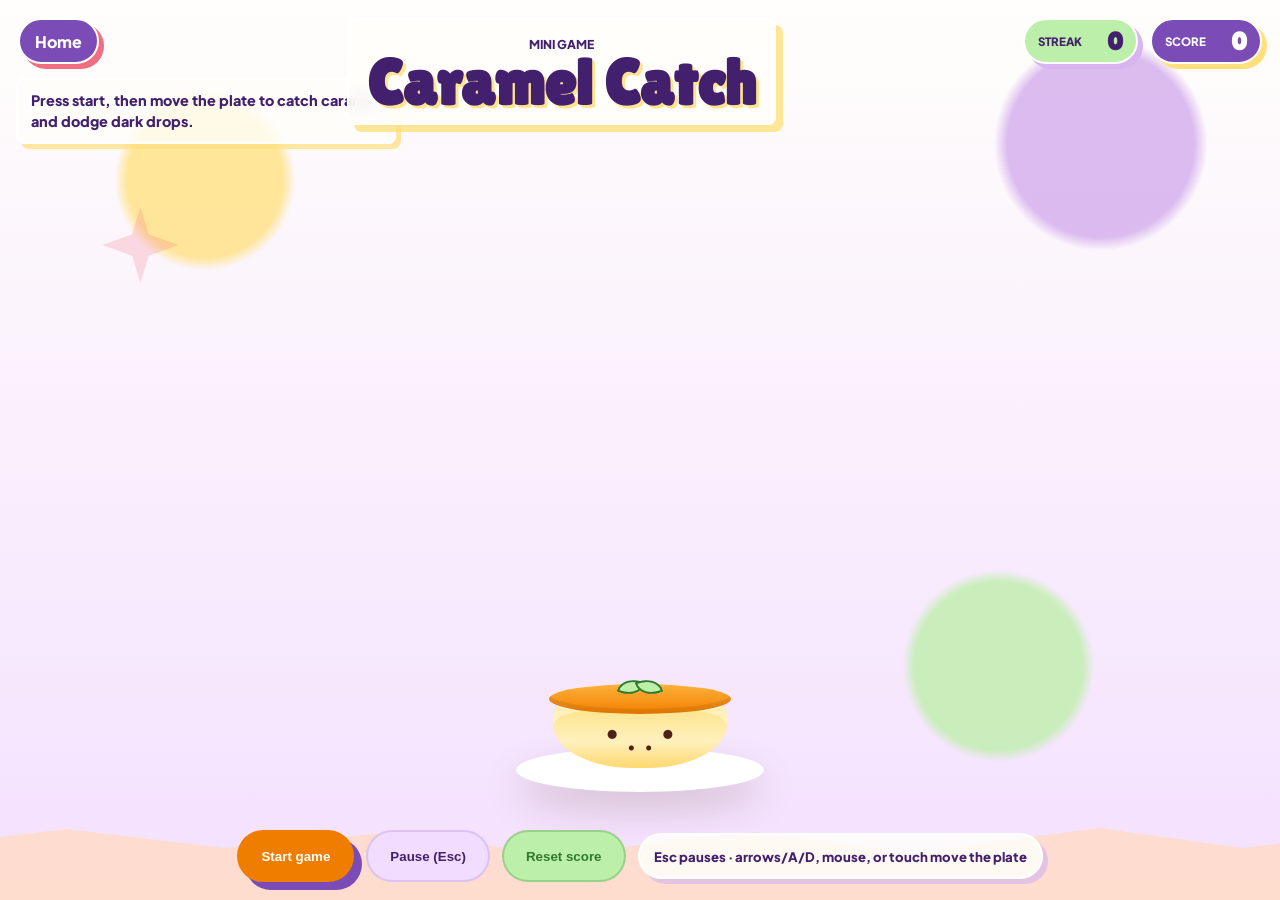
==== game.html @ 4e5de7b9 "Fixed game and added new analytics" ====
<!DOCTYPE html>
<html lang="en">
<head>
  <meta charset="utf-8">
  <meta name="viewport" content="width=device-width, initial-scale=1">
  <meta name="description" content="Play Caramel Catch, a tiny Irienne's Flantastic quesillo mini game.">
  <meta property="og:title" content="Caramel Catch | Irienne's Flantastic!">
  <meta property="og:description" content="Move the plate, catch caramel, and keep your sweet streak going.">
  <meta property="og:image" content="assets/quesillo-poster.jpg">
  <title>Caramel Catch | Irienne's Flantastic!</title>
  <link rel="preconnect" href="https://fonts.googleapis.com">
  <link rel="preconnect" href="https://fonts.gstatic.com" crossorigin>
  <link href="https://fonts.googleapis.com/css2?family=Lilita+One&amp;family=Plus+Jakarta+Sans:wght@400;500;600;700;800&amp;display=swap" rel="stylesheet">
  <link rel="icon" href="assets/favicon.svg" type="image/svg+xml">
  <link rel="stylesheet" href="styles.css">
  <script>
    window.iriennesAnalytics = {
      measurementId: "G-722TGK84CT"
    };
  </script>
</head>
<body class="game-page-body">
  <main class="game-page">
    <section class="game-hero-page" aria-labelledby="game-title">
      <div class="catch-stage" role="application" aria-label="Caramel Catch game area" tabindex="0" data-catch-stage>
        <div class="game-topbar">
          <a class="game-home-link" href="index.html#top" aria-label="Back to Irienne's Flantastic home" data-catch-home>Home</a>
          <div class="game-title-card">
            <p class="eyebrow">Mini Game</p>
            <h1 id="game-title">Caramel Catch</h1>
          </div>
          <div class="catch-hud">
            <div class="catch-chip">
              <span>Streak</span>
              <strong data-catch-streak>0</strong>
            </div>
            <div class="catch-score" aria-live="polite">
              <span>Score</span>
              <strong data-catch-score>0</strong>
            </div>
          </div>
        </div>

        <p class="catch-status" data-catch-status>Press start, then move the plate to catch caramel and dodge dark drops.</p>

        <div class="game-controls">
          <button class="button button-primary" type="button" data-catch-start>Start game</button>
          <button class="button button-soft" type="button" data-catch-pause>Pause (Esc)</button>
          <button class="button button-map" type="button" data-catch-reset>Reset score</button>
          <span class="game-help">Esc pauses · arrows/A/D, mouse, or touch move the plate</span>
        </div>

        <div class="catcher" data-catch-catcher aria-hidden="true">
          <div class="catcher-flan">
            <span></span>
          </div>
        </div>
      </div>
    </section>
  </main>

  <script src="script.js"></script>
  <script src="game.js"></script>
</body>
</html>
---- styles.css ----
:root {
  --cream: #fffaf4;
  --paper: #fffefb;
  --custard: #ffe07d;
  --caramel: #ef7e00;
  --caramel-dark: #b74f10;
  --lilac: #d8b5ee;
  --lilac-soft: #f2dcff;
  --purple: #7b4bb6;
  --purple-dark: #43206e;
  --guava: #f06d82;
  --blush: #ffdccc;
  --mint: #bcefa9;
  --mint-dark: #2f7a2b;
  --cocoa: #4b2119;
  --ink: #23160f;
  --muted: #735d50;
  --line: rgba(75, 33, 25, 0.15);
  --shadow: 0 28px 80px rgba(79, 37, 16, 0.16);
  --radius: 8px;
  --display: "Lilita One", "Plus Jakarta Sans", sans-serif;
  --body: "Plus Jakarta Sans", system-ui, -apple-system, BlinkMacSystemFont, "Segoe UI", sans-serif;
}

* {
  box-sizing: border-box;
}

html {
  scroll-behavior: smooth;
}

body {
  margin: 0;
  color: var(--ink);
  font-family: var(--body);
  background: var(--cream);
}

body.menu-open {
  overflow: hidden;
}

a {
  color: inherit;
  text-decoration: none;
}

.site-header {
  position: fixed;
  z-index: 20;
  top: 16px;
  left: 50%;
  display: flex;
  width: min(1130px, calc(100% - 32px));
  min-height: 68px;
  align-items: center;
  justify-content: space-between;
  gap: 18px;
  padding: 10px 12px 10px 14px;
  border: 1px solid rgba(255, 255, 255, 0.72);
  border-radius: var(--radius);
  background: rgba(255, 254, 251, 0.86);
  box-shadow: 0 18px 40px rgba(75, 33, 25, 0.12);
  backdrop-filter: blur(18px);
  transform: translateX(-50%);
}

.brand {
  display: inline-flex;
  align-items: center;
  gap: 10px;
  min-width: 0;
  color: var(--cocoa);
  font-weight: 800;
}

.brand-icon {
  display: inline-grid;
  width: 46px;
  height: 46px;
  flex: 0 0 46px;
  place-items: center;
  border: 2px solid #fff;
  border-radius: 50%;
  background: var(--lilac-soft);
  box-shadow: 5px 5px 0 var(--custard);
}

.brand-icon svg {
  width: 38px;
  height: 38px;
}

.brand-small,
.brand-name {
  display: block;
  line-height: 0.95;
}

.brand-small {
  color: var(--purple);
  font-size: 0.72rem;
  text-transform: uppercase;
}

.brand-name {
  color: var(--caramel);
  font-family: var(--display);
  font-size: clamp(1.25rem, 2.2vw, 1.65rem);
  letter-spacing: 0;
}

.site-nav {
  display: flex;
  align-items: center;
  gap: 6px;
  color: var(--muted);
  font-size: 0.94rem;
  font-weight: 800;
}

.site-nav a {
  min-height: 44px;
  display: inline-flex;
  align-items: center;
  justify-content: center;
  padding: 10px 14px;
  border-radius: 999px;
  transition: color 180ms ease, background 180ms ease, transform 180ms ease;
}

.site-nav a:hover {
  color: var(--purple-dark);
  background: var(--lilac-soft);
  transform: translateY(-1px);
}

.site-nav .nav-cta {
  color: #fff;
  background: var(--caramel);
  box-shadow: 0 12px 22px rgba(239, 126, 0, 0.28);
}

.site-nav .nav-cta:hover {
  color: #fff;
  background: var(--purple);
}

.menu-toggle {
  display: none;
  width: 46px;
  height: 46px;
  align-items: center;
  justify-content: center;
  flex-direction: column;
  gap: 5px;
  border: 0;
  border-radius: var(--radius);
  color: var(--purple-dark);
  background: var(--lilac-soft);
  cursor: pointer;
}

.menu-toggle span {
  display: block;
  width: 21px;
  height: 2px;
  border-radius: 999px;
  background: currentColor;
}

.hero {
  position: relative;
  isolation: isolate;
  min-height: 82svh;
  display: grid;
  align-items: center;
  overflow: hidden;
  padding: 136px 24px 96px;
}

.hero::after {
  position: absolute;
  right: -4vw;
  bottom: -1px;
  left: -4vw;
  z-index: -1;
  height: 112px;
  content: "";
  background: var(--blush);
  clip-path: polygon(0 46%, 8% 38%, 18% 52%, 30% 35%, 43% 50%, 55% 36%, 66% 55%, 78% 33%, 90% 53%, 100% 39%, 100% 100%, 0 100%);
}

.hero-video,
.hero-wash {
  position: absolute;
  inset: 0;
  width: 100%;
  height: 100%;
}

.hero-video {
  z-index: -4;
  object-fit: cover;
  filter: saturate(1.1) brightness(1.12);
}

.hero-wash {
  z-index: -3;
  background:
    linear-gradient(90deg, rgba(255, 250, 244, 0.94), rgba(255, 250, 244, 0.76) 52%, rgba(242, 220, 255, 0.66)),
    linear-gradient(180deg, rgba(255, 250, 244, 0.18), rgba(255, 220, 204, 0.88));
}

.hero-copy {
  width: min(870px, 100%);
  margin: 0 auto;
  text-align: center;
}

.eyebrow,
.section-kicker,
.card-kicker {
  margin: 0;
  color: var(--purple-dark);
  font-size: 0.76rem;
  font-weight: 800;
  letter-spacing: 0;
  text-transform: uppercase;
}

.eyebrow {
  display: inline-flex;
  margin-bottom: 18px;
  padding: 9px 13px;
  border: 2px solid #fff;
  border-radius: 999px;
  background: var(--mint);
  box-shadow: 7px 7px 0 var(--lilac);
}

.hero h1,
.section-heading h2,
.contact-copy h2 {
  margin: 0;
  font-family: var(--display);
  letter-spacing: 0;
  text-wrap: balance;
}

.hero h1 {
  color: var(--purple-dark);
  font-size: clamp(4rem, 10vw, 8.8rem);
  line-height: 0.86;
  text-shadow: 5px 5px 0 rgba(255, 224, 125, 0.8);
}

.hero-lede {
  max-width: 700px;
  margin: 24px auto 0;
  color: var(--cocoa);
  font-size: clamp(1.05rem, 2vw, 1.35rem);
  line-height: 1.65;
  font-weight: 700;
}

.hero-actions {
  display: flex;
  flex-wrap: wrap;
  justify-content: center;
  gap: 12px;
  margin-top: 32px;
}

.button {
  min-height: 52px;
  display: inline-flex;
  align-items: center;
  justify-content: center;
  padding: 14px 22px;
  border: 2px solid transparent;
  border-radius: 999px;
  font-weight: 800;
  transition: transform 180ms ease, box-shadow 180ms ease, background 180ms ease, color 180ms ease;
}

.button:hover {
  transform: translateY(-2px);
}

.button-primary {
  color: #fff;
  background: var(--caramel);
  box-shadow: 8px 8px 0 var(--purple);
}

.button-primary:hover {
  background: var(--purple);
  box-shadow: 8px 8px 0 var(--caramel);
}

.button-soft {
  color: var(--purple-dark);
  border-color: rgba(123, 75, 182, 0.18);
  background: var(--lilac-soft);
}

.button-map {
  color: var(--mint-dark);
  border-color: rgba(47, 122, 43, 0.25);
  background: var(--mint);
}

.button-game {
  color: #fff;
  background: var(--purple);
  box-shadow: 8px 8px 0 var(--guava);
  animation: gameButtonWiggle 2.6s ease-in-out infinite;
}

.button-game:hover {
  color: #fff;
  background: var(--guava);
  box-shadow: 8px 8px 0 var(--purple);
}

@keyframes gameButtonWiggle {
  0%,
  100% {
    transform: rotate(0deg) translateY(0);
  }

  40% {
    transform: rotate(-1.5deg) translateY(-2px);
  }

  58% {
    transform: rotate(1.5deg) translateY(-2px);
  }
}

.sparkle {
  position: absolute;
  z-index: -2;
  width: 92px;
  height: 92px;
  color: var(--purple);
}

.sparkle::before,
.sparkle::after {
  position: absolute;
  inset: 0;
  content: "";
  background: currentColor;
  clip-path: polygon(50% 0, 61% 36%, 100% 50%, 61% 64%, 50% 100%, 39% 64%, 0 50%, 39% 36%);
}

.sparkle::after {
  inset: 28%;
  color: var(--caramel);
  transform: translate(78px, -6px) scale(0.65);
}

.sparkle-one {
  top: 22%;
  left: 8%;
  opacity: 0.7;
}

.sparkle-two {
  right: 9%;
  bottom: 28%;
  width: 66px;
  height: 66px;
  opacity: 0.75;
}

.ribbon {
  position: absolute;
  z-index: -2;
  width: 160px;
  height: 52px;
  border: 13px solid var(--lilac);
  border-right-color: transparent;
  border-left-color: transparent;
  border-radius: 50%;
  opacity: 0.58;
  transform: rotate(-13deg);
}

.ribbon-one {
  top: 17%;
  right: 17%;
}

.ribbon-two {
  bottom: 18%;
  left: 15%;
  border-color: var(--guava);
  border-right-color: transparent;
  border-left-color: transparent;
  transform: rotate(18deg);
}

.brand-strip {
  display: grid;
  grid-template-columns: repeat(3, 1fr);
  gap: 1px;
  color: #fff;
  background: rgba(255, 255, 255, 0.45);
}

.game-page-body {
  height: 100svh;
  overflow: hidden;
  background:
    radial-gradient(var(--lilac) 2px, transparent 3px) 0 0 / 24px 24px,
    linear-gradient(180deg, var(--cream), var(--blush) 56%, var(--cream));
}

.game-page {
  height: 100svh;
  padding: 0;
}

.game-hero-page {
  width: 100%;
  height: 100%;
}

.game-controls {
  position: absolute;
  z-index: 5;
  right: 18px;
  bottom: 18px;
  left: 18px;
  display: flex;
  flex-wrap: wrap;
  align-items: center;
  justify-content: center;
  gap: 12px;
  margin: 0 auto;
  pointer-events: none;
}

.game-controls .button,
.game-controls .game-help {
  pointer-events: auto;
}

.game-help {
  min-height: 46px;
  display: inline-flex;
  align-items: center;
  padding: 10px 14px;
  border: 2px solid #fff;
  border-radius: 999px;
  color: var(--purple-dark);
  background: rgba(255, 254, 251, 0.86);
  box-shadow: 5px 5px 0 rgba(216, 181, 238, 0.66);
  font-size: 0.82rem;
  font-weight: 900;
}

.catch-stage {
  --catcher-left: 50%;
  position: relative;
  width: 100vw;
  height: 100svh;
  min-height: 100svh;
  overflow: hidden;
  border: 0;
  border-radius: 0;
  background:
    radial-gradient(circle at 16% 20%, rgba(255, 224, 125, 0.78) 0 6%, transparent 7%),
    radial-gradient(circle at 86% 16%, rgba(216, 181, 238, 0.9) 0 7%, transparent 8%),
    radial-gradient(circle at 78% 74%, rgba(188, 239, 169, 0.78) 0 7%, transparent 8%),
    linear-gradient(180deg, rgba(255, 254, 251, 0.94), rgba(242, 220, 255, 0.88)),
    var(--paper);
  box-shadow: inset 0 -18px 0 rgba(255, 224, 125, 0.22);
  outline: none;
  touch-action: none;
}

.game-topbar {
  position: absolute;
  z-index: 5;
  top: 18px;
  right: 18px;
  left: 18px;
  display: grid;
  grid-template-columns: auto minmax(0, 1fr) auto;
  gap: 14px;
  align-items: start;
  pointer-events: none;
}

.game-home-link,
.game-title-card,
.catch-hud {
  pointer-events: auto;
}

.game-home-link {
  min-height: 46px;
  display: inline-flex;
  align-items: center;
  justify-content: center;
  padding: 10px 15px;
  border: 2px solid #fff;
  border-radius: 999px;
  color: #fff;
  background: var(--purple);
  box-shadow: 5px 5px 0 var(--guava);
  font-weight: 900;
}

.game-title-card {
  justify-self: center;
  min-width: min(420px, 100%);
  padding: 12px 18px 14px;
  border: 2px solid #fff;
  border-radius: var(--radius);
  text-align: center;
  background: rgba(255, 254, 251, 0.84);
  box-shadow: 7px 7px 0 rgba(255, 224, 125, 0.8);
  backdrop-filter: blur(10px);
}

.game-title-card .eyebrow {
  margin-bottom: 5px;
  padding: 0;
  border: 0;
  background: transparent;
  box-shadow: none;
}

.game-title-card h1 {
  margin: 0;
  color: var(--purple-dark);
  font-family: var(--display);
  font-size: clamp(2.4rem, 5vw, 4.6rem);
  line-height: 0.82;
  letter-spacing: 0;
  text-shadow: 3px 3px 0 rgba(255, 224, 125, 0.86);
}

.catch-stage::before,
.catch-stage::after {
  position: absolute;
  z-index: 0;
  content: "";
  pointer-events: none;
}

.catch-stage::before {
  right: -6%;
  bottom: -1px;
  left: -6%;
  height: 100px;
  background: rgba(255, 220, 204, 0.92);
  clip-path: polygon(0 45%, 10% 28%, 21% 47%, 33% 31%, 44% 54%, 58% 31%, 69% 52%, 82% 27%, 92% 47%, 100% 33%, 100% 100%, 0 100%);
}

.catch-stage::after {
  top: 23%;
  left: 8%;
  width: 76px;
  height: 76px;
  color: var(--guava);
  background: currentColor;
  clip-path: polygon(50% 0, 61% 36%, 100% 50%, 61% 64%, 50% 100%, 39% 64%, 0 50%, 39% 36%);
  opacity: 0.22;
  animation: stageSparkle 3.5s ease-in-out infinite;
}

.catch-stage:focus-visible {
  box-shadow: 0 0 0 5px rgba(123, 75, 182, 0.22), inset 0 -18px 0 rgba(255, 224, 125, 0.22);
}

.catch-stage.is-running .catch-status {
  opacity: 0.78;
}

.catch-hud {
  display: flex;
  align-items: flex-start;
  justify-content: flex-end;
  gap: 12px;
}

.catch-chip,
.catch-score {
  display: inline-flex;
  align-items: center;
  gap: 9px;
  min-height: 46px;
  padding: 8px 13px;
  border: 2px solid #fff;
  border-radius: 999px;
  color: #fff;
  background: var(--purple);
  box-shadow: 5px 5px 0 var(--custard);
}

.catch-chip {
  color: var(--purple-dark);
  background: var(--mint);
  box-shadow: 5px 5px 0 var(--lilac);
}

.catch-chip span,
.catch-score span {
  font-size: 0.72rem;
  font-weight: 900;
  text-transform: uppercase;
}

.catch-chip strong,
.catch-score strong {
  min-width: 2ch;
  font-family: var(--display);
  font-size: 1.55rem;
  line-height: 1;
  text-align: right;
  letter-spacing: 0;
}

.catch-score {
  background: var(--purple);
}

.catch-status {
  position: absolute;
  z-index: 3;
  top: 78px;
  left: 16px;
  max-width: min(380px, calc(100% - 32px));
  margin: 0;
  padding: 10px 13px;
  border: 2px solid #fff;
  border-radius: var(--radius);
  color: var(--purple-dark);
  background: rgba(255, 254, 251, 0.82);
  box-shadow: 5px 5px 0 rgba(255, 224, 125, 0.72);
  font-size: 0.9rem;
  font-weight: 900;
  line-height: 1.45;
}

.catcher {
  position: absolute;
  z-index: 2;
  left: var(--catcher-left);
  bottom: 108px;
  width: clamp(148px, 24vw, 230px);
  height: 112px;
  transform: translateX(-50%);
  transition: transform 90ms linear;
}

.catch-stage.is-running .catcher {
  animation: catcherBounce 520ms ease-in-out infinite;
}

.catcher::before {
  position: absolute;
  right: -4%;
  bottom: 0;
  left: -4%;
  height: 44px;
  border-radius: 50%;
  content: "";
  background: #fff;
  box-shadow: 0 18px 38px rgba(75, 33, 25, 0.18);
}

.catcher-flan {
  position: absolute;
  right: 12%;
  bottom: 24px;
  left: 12%;
  height: 70px;
  border-radius: 20% 20% 46% 46% / 22% 22% 62% 62%;
  background:
    radial-gradient(circle at 34% 52%, var(--cocoa) 0 4px, transparent 5px),
    radial-gradient(circle at 66% 52%, var(--cocoa) 0 4px, transparent 5px),
    linear-gradient(180deg, var(--custard), #fff0bd 62%, #ffd86f);
  box-shadow: inset 0 13px 0 rgba(255, 255, 255, 0.38);
}

.catcher-flan::before {
  position: absolute;
  top: -14px;
  right: -4px;
  left: -4px;
  height: 30px;
  border-radius: 50%;
  content: "";
  background: linear-gradient(180deg, #ffb23c, var(--caramel));
  box-shadow: inset 0 -5px 0 rgba(75, 33, 25, 0.1);
}

.catcher-flan::after {
  position: absolute;
  right: 0;
  bottom: 15px;
  left: 0;
  height: 12px;
  content: "";
  background:
    radial-gradient(circle at 45% 58%, var(--cocoa) 0 2px, transparent 3px),
    radial-gradient(circle at 55% 58%, var(--cocoa) 0 2px, transparent 3px);
}

.catcher-flan span {
  position: absolute;
  top: -25px;
  left: 50%;
  width: 34px;
  height: 22px;
  transform: translateX(-50%);
}

.catcher-flan span::before,
.catcher-flan span::after {
  position: absolute;
  top: 5px;
  width: 20px;
  height: 14px;
  border: 2px solid var(--mint-dark);
  border-radius: 90% 0;
  content: "";
  background: var(--mint);
}

.catcher-flan span::before {
  right: 14px;
  transform: rotate(20deg);
}

.catcher-flan span::after {
  left: 14px;
  transform: scaleX(-1) rotate(20deg);
}

.falling-caramel {
  position: absolute;
  z-index: 2;
  left: var(--drop-x);
  top: 0;
  width: 54px;
  height: 64px;
  border-radius: 55% 45% 58% 42% / 66% 58% 42% 34%;
  background:
    radial-gradient(circle at 34% 27%, rgba(255, 255, 255, 0.84) 0 9%, transparent 10%),
    linear-gradient(180deg, #ffb23c, var(--caramel));
  box-shadow: 6px 6px 0 rgba(123, 75, 182, 0.18), 0 14px 24px rgba(183, 79, 16, 0.22);
  transform: translate(-50%, -80px);
  will-change: transform;
}

.falling-caramel::after {
  position: absolute;
  right: 14px;
  top: 13px;
  width: 9px;
  height: 9px;
  border-radius: 50%;
  content: "";
  background: rgba(255, 255, 255, 0.72);
}

.bonus-caramel {
  background:
    radial-gradient(circle at 34% 27%, rgba(255, 255, 255, 0.9) 0 9%, transparent 10%),
    linear-gradient(180deg, #fff6a8, #f8c822 52%, #ef7e00);
  box-shadow: 0 0 0 5px rgba(255, 224, 125, 0.32), 6px 6px 0 rgba(123, 75, 182, 0.18), 0 14px 28px rgba(239, 126, 0, 0.3);
  animation: bonusPulse 740ms ease-in-out infinite;
}

.bad-caramel {
  border-radius: 46% 54% 40% 60% / 42% 48% 52% 58%;
  background:
    radial-gradient(circle at 34% 27%, rgba(255, 255, 255, 0.45) 0 8%, transparent 9%),
    linear-gradient(180deg, #7a4d3d, #2c1510);
  box-shadow: 6px 6px 0 rgba(240, 109, 130, 0.24), 0 14px 24px rgba(75, 33, 25, 0.3);
}

.falling-caramel.is-caught {
  animation: caramelCaught 260ms ease-out forwards;
}

.falling-caramel.is-missed {
  animation: caramelMissed 240ms ease-out forwards;
}

@keyframes catcherBounce {
  0%,
  100% {
    transform: translateX(-50%) translateY(0);
  }

  50% {
    transform: translateX(-50%) translateY(-5px);
  }
}

@keyframes stageSparkle {
  0%,
  100% {
    transform: scale(1) rotate(0deg);
  }

  50% {
    transform: scale(1.16) rotate(8deg);
  }
}

@keyframes bonusPulse {
  0%,
  100% {
    filter: brightness(1);
  }

  50% {
    filter: brightness(1.22);
  }
}

@keyframes caramelCaught {
  to {
    opacity: 0;
    transform: translate(-50%, -50%) scale(1.8) rotate(16deg);
  }
}

@keyframes caramelMissed {
  to {
    opacity: 0;
    transform: translate(-50%, 20px) scale(0.72);
  }
}

.strip-item {
  min-height: 118px;
  display: grid;
  place-items: center;
  padding: 22px;
  text-align: center;
  background: var(--purple-dark);
}

.strip-item:nth-child(2) {
  color: var(--cocoa);
  background: var(--custard);
}

.strip-item:nth-child(3) {
  background: var(--caramel-dark);
}

.strip-item span,
.strip-item strong {
  display: block;
}

.strip-item span {
  font-size: 0.76rem;
  font-weight: 800;
  text-transform: uppercase;
}

.strip-item strong {
  margin-top: 8px;
  overflow-wrap: anywhere;
  font-family: var(--display);
  font-size: clamp(1.15rem, 2.2vw, 1.7rem);
  letter-spacing: 0;
}

.section {
  padding: clamp(76px, 9vw, 126px) 24px;
}

.section-heading {
  width: min(1040px, 100%);
  margin: 0 auto 34px;
  text-align: center;
}

.section-heading h2,
.contact-copy h2 {
  margin-top: 8px;
  color: var(--purple-dark);
  font-size: clamp(2.6rem, 6vw, 5.4rem);
  line-height: 0.92;
}

.menu-section {
  background:
    radial-gradient(var(--lilac) 2px, transparent 3px) 0 0 / 22px 22px,
    linear-gradient(180deg, var(--blush), #ffe8ef 56%, var(--cream));
}

.menu-layout {
  width: min(1040px, 100%);
  display: grid;
  grid-template-columns: minmax(320px, 0.95fr) minmax(280px, 0.75fr);
  gap: 20px;
  align-items: stretch;
  margin: 0 auto;
}

.price-board,
.note-card,
.step,
.contact-wrap {
  border: 1px solid rgba(255, 255, 255, 0.7);
  border-radius: var(--radius);
  box-shadow: var(--shadow);
}

.price-board {
  position: relative;
  min-height: 560px;
  padding: clamp(30px, 5vw, 58px);
  background: rgba(246, 212, 255, 0.95);
  outline: 2px dashed rgba(123, 75, 182, 0.28);
  outline-offset: -18px;
}

.price-board h3 {
  margin: 4px 0 26px;
  color: var(--cocoa);
  font-family: Georgia, "Times New Roman", serif;
  font-size: clamp(3.3rem, 8vw, 6.7rem);
  font-weight: 700;
  line-height: 0.85;
  letter-spacing: 0;
  text-transform: uppercase;
}

.bow {
  position: absolute;
  top: -38px;
  left: 50%;
  width: 178px;
  height: 74px;
  transform: translateX(-50%);
}

.bow::before,
.bow::after {
  position: absolute;
  top: 12px;
  width: 86px;
  height: 48px;
  border: 3px solid rgba(240, 109, 130, 0.44);
  border-radius: 50% 50% 45% 55%;
  content: "";
  background: rgba(255, 205, 221, 0.92);
}

.bow::before {
  left: 0;
  transform: rotate(15deg);
}

.bow::after {
  right: 0;
  transform: rotate(-15deg);
}

.price-list {
  display: grid;
  gap: 16px;
}

.price-line {
  display: grid;
  grid-template-columns: minmax(0, 1fr) auto;
  gap: 18px;
  align-items: end;
  padding-bottom: 14px;
  border-bottom: 2px dotted rgba(67, 32, 110, 0.24);
  color: var(--cocoa);
  font-family: Georgia, "Times New Roman", serif;
  font-size: clamp(1.1rem, 2.3vw, 1.55rem);
}

.price-line span,
.price-line small {
  display: block;
}

.price-line small {
  margin-top: 3px;
  color: var(--purple);
  font-family: var(--body);
  font-size: 0.78rem;
  font-weight: 800;
}

.price-line strong {
  color: var(--purple-dark);
  white-space: nowrap;
}

.menu-notes {
  display: grid;
  gap: 20px;
}

.note-card {
  min-height: 270px;
  display: flex;
  flex-direction: column;
  justify-content: space-between;
  padding: 28px;
}

.caramel-card {
  background: var(--custard);
}

.lilac-card {
  color: #fff;
  background: var(--purple);
}

.note-number {
  width: 54px;
  height: 54px;
  display: inline-grid;
  place-items: center;
  border: 2px solid #fff;
  border-radius: 50%;
  color: var(--purple-dark);
  background: #fff;
  font-family: var(--display);
  font-size: 1.4rem;
}

.note-card h3,
.step h3 {
  margin: 18px 0 0;
  font-family: var(--display);
  font-size: clamp(2rem, 4vw, 3.5rem);
  line-height: 0.9;
  letter-spacing: 0;
}

.note-card p,
.step p,
.contact-copy p {
  margin: 14px 0 0;
  color: currentColor;
  font-size: 1rem;
  line-height: 1.7;
  font-weight: 700;
}

.lilac-card p {
  color: rgba(255, 255, 255, 0.86);
}

.order-section {
  position: relative;
  overflow: hidden;
  background: var(--cream);
}

.order-section::before {
  position: absolute;
  top: -1px;
  right: -4vw;
  left: -4vw;
  height: 96px;
  content: "";
  background: #ffe8ef;
  clip-path: polygon(0 0, 100% 0, 100% 42%, 90% 55%, 78% 37%, 66% 58%, 52% 41%, 38% 60%, 25% 40%, 12% 55%, 0 39%);
}

.steps {
  width: min(1040px, 100%);
  display: grid;
  grid-template-columns: repeat(3, 1fr);
  gap: 18px;
  margin: 0 auto;
}

.step {
  min-height: 300px;
  padding: 28px;
  background: var(--paper);
}

.step span {
  width: 64px;
  height: 64px;
  display: inline-grid;
  place-items: center;
  border-radius: 50%;
  color: #fff;
  background: var(--purple);
  box-shadow: 7px 7px 0 var(--custard);
  font-family: var(--display);
  font-size: 2rem;
}

.contact-section {
  background:
    linear-gradient(90deg, rgba(255, 224, 125, 0.42) 0 25%, transparent 25% 50%, rgba(216, 181, 238, 0.36) 50% 75%, transparent 75%) 0 0 / 48px 48px,
    var(--blush);
}

.contact-wrap {
  width: min(1040px, 100%);
  display: grid;
  grid-template-columns: minmax(260px, 0.72fr) minmax(0, 1fr);
  gap: clamp(24px, 5vw, 56px);
  align-items: center;
  margin: 0 auto;
  padding: clamp(26px, 5vw, 54px);
  background: var(--paper);
}

.mascot-card {
  min-height: 340px;
  display: grid;
  place-items: center;
  padding: 24px;
  text-align: center;
  color: var(--cocoa);
  background: var(--lilac-soft);
  border: 2px dashed rgba(123, 75, 182, 0.24);
  border-radius: var(--radius);
}

.mascot-card svg {
  width: min(250px, 100%);
}

.mascot-card strong {
  display: block;
  margin-top: 12px;
  color: var(--cocoa);
  font-family: var(--display);
  font-size: clamp(2.6rem, 5vw, 4.2rem);
  letter-spacing: 0;
}

.contact-copy {
  min-width: 0;
}

.contact-copy p {
  max-width: 560px;
  color: var(--muted);
}

.contact-actions {
  display: flex;
  flex-wrap: wrap;
  gap: 12px;
  margin-top: 28px;
}

.site-footer {
  display: flex;
  align-items: center;
  justify-content: space-between;
  gap: 16px;
  padding: 28px 24px;
  color: var(--muted);
  border-top: 1px solid var(--line);
  background: var(--paper);
  font-size: 0.92rem;
  font-weight: 700;
}

.site-footer p {
  margin: 0;
}

.site-footer strong {
  color: var(--caramel);
}

.footer-actions {
  display: flex;
  align-items: center;
  gap: 14px;
}

.footer-link {
  display: inline-flex;
  align-items: center;
  justify-content: center;
  min-height: 40px;
  padding: 8px 12px;
  border: 2px solid rgba(123, 75, 182, 0.18);
  border-radius: var(--radius);
  color: var(--purple-dark);
  background: var(--lilac-soft);
  font: inherit;
  font-size: 0.86rem;
  cursor: pointer;
  transition: transform 180ms ease, background 180ms ease;
}

.footer-link:hover {
  background: #ead0ff;
  transform: translateY(-1px);
}

.cookie-banner {
  position: fixed;
  z-index: 30;
  right: 18px;
  bottom: 18px;
  width: min(680px, calc(100% - 36px));
  display: grid;
  grid-template-columns: auto minmax(0, 1fr) auto;
  gap: 18px;
  align-items: center;
  padding: 18px;
  border: 2px solid #fff;
  border-radius: var(--radius);
  color: var(--cocoa);
  background:
    linear-gradient(135deg, rgba(255, 224, 125, 0.72), rgba(242, 220, 255, 0.92)),
    var(--paper);
  box-shadow: 0 24px 70px rgba(67, 32, 110, 0.26);
}

.cookie-banner[hidden] {
  display: none;
}

.cookie-mascot {
  width: 82px;
  height: 82px;
  display: grid;
  place-items: center;
  border-radius: 50%;
  background: #fff;
  box-shadow: 6px 6px 0 var(--caramel);
}

.cookie-mascot svg {
  width: 72px;
  height: 66px;
}

.cookie-kicker {
  margin: 0;
  color: var(--purple-dark);
  font-size: 0.72rem;
  font-weight: 800;
  text-transform: uppercase;
}

.cookie-copy h2 {
  margin: 3px 0 0;
  color: var(--purple-dark);
  font-family: var(--display);
  font-size: clamp(1.65rem, 3vw, 2.35rem);
  line-height: 0.94;
  letter-spacing: 0;
}

.cookie-copy p:last-child {
  margin: 8px 0 0;
  color: var(--cocoa);
  font-size: 0.94rem;
  font-weight: 700;
  line-height: 1.5;
}

.cookie-copy a {
  color: var(--purple-dark);
  font-weight: 800;
  text-decoration: underline;
  text-decoration-thickness: 2px;
  text-underline-offset: 3px;
}

.cookie-actions {
  display: grid;
  gap: 10px;
  min-width: 172px;
}

.cookie-actions .button {
  min-height: 46px;
  padding: 10px 16px;
  white-space: nowrap;
}

@media (max-width: 860px) {
  .site-header {
    top: 10px;
    width: min(100% - 20px, 720px);
  }

  .menu-toggle {
    display: inline-flex;
  }

  .site-nav {
    position: absolute;
    top: calc(100% + 8px);
    right: 0;
    left: 0;
    display: none;
    grid-template-columns: 1fr;
    padding: 8px;
    border: 1px solid var(--line);
    border-radius: var(--radius);
    background: rgba(255, 254, 251, 0.98);
    box-shadow: var(--shadow);
  }

  .site-nav.is-open {
    display: grid;
  }

  .site-nav a {
    justify-content: flex-start;
  }

  .hero {
    min-height: 84svh;
    padding: 126px 18px 92px;
  }

  .hero-wash {
    background:
      linear-gradient(180deg, rgba(255, 250, 244, 0.88), rgba(255, 250, 244, 0.78)),
      linear-gradient(180deg, rgba(242, 220, 255, 0.2), rgba(255, 220, 204, 0.92));
  }

  .sparkle,
  .ribbon {
    opacity: 0.34;
  }

  .brand-strip,
  .menu-layout,
  .steps,
  .contact-wrap {
    grid-template-columns: 1fr;
  }

  .game-title-card {
    min-width: min(330px, 100%);
  }

  .game-title-card h1 {
    font-size: clamp(2.1rem, 7vw, 3.4rem);
  }

  .strip-item {
    min-height: 104px;
  }

  .menu-notes {
    grid-template-columns: 1fr;
  }

  .note-card,
  .step {
    min-height: auto;
  }

  .cookie-banner {
    grid-template-columns: auto minmax(0, 1fr);
  }

  .cookie-actions {
    grid-column: 1 / -1;
    grid-template-columns: repeat(2, minmax(0, 1fr));
  }
}

@media (max-width: 540px) {
  .brand-icon {
    width: 40px;
    height: 40px;
    flex-basis: 40px;
  }

  .brand-icon svg {
    width: 33px;
    height: 33px;
  }

  .brand-small {
    font-size: 0.64rem;
  }

  .brand-name {
    font-size: 1.18rem;
  }

  .hero h1 {
    font-size: clamp(3.55rem, 17vw, 5rem);
  }

  .hero-actions,
  .button,
  .contact-actions {
    width: 100%;
  }

  .game-topbar {
    top: 10px;
    right: 10px;
    left: 10px;
    grid-template-columns: auto auto;
    justify-content: space-between;
    gap: 10px;
  }

  .game-title-card {
    display: none;
  }

  .game-home-link {
    min-height: 42px;
    padding: 8px 12px;
    font-size: 0.78rem;
  }

  .catch-hud {
    justify-self: end;
    gap: 8px;
  }

  .catch-chip,
  .catch-score {
    min-height: 40px;
    gap: 6px;
    padding: 6px 9px;
  }

  .catch-chip span,
  .catch-score span {
    font-size: 0.58rem;
  }

  .catch-chip strong,
  .catch-score strong {
    font-size: 1.18rem;
  }

  .catch-status {
    top: 62px;
    left: 10px;
    max-width: calc(100% - 20px);
    padding: 8px 10px;
    font-size: 0.78rem;
  }

  .game-controls {
    right: 10px;
    bottom: 10px;
    left: 10px;
    display: grid;
    grid-template-columns: repeat(3, minmax(0, 1fr));
    gap: 8px;
  }

  .game-controls .button {
    width: 100%;
    min-height: 42px;
    padding: 8px 6px;
    font-size: 0.76rem;
  }

  .game-help {
    min-height: 34px;
    grid-column: 1 / -1;
    justify-content: center;
    padding: 7px 10px;
    font-size: 0.68rem;
    text-align: center;
  }

  .catcher {
    bottom: 104px;
    width: clamp(132px, 42vw, 180px);
  }

  .falling-caramel {
    width: 46px;
    height: 56px;
  }

  .price-board {
    min-height: auto;
    padding: 36px 24px;
    outline-offset: -12px;
  }

  .price-board h3 {
    font-size: clamp(3rem, 18vw, 4.6rem);
  }

  .price-line {
    grid-template-columns: 1fr;
    gap: 8px;
  }

  .contact-wrap {
    padding: 20px;
  }

  .site-footer {
    flex-direction: column;
    align-items: flex-start;
  }

  .footer-actions {
    width: 100%;
    align-items: flex-start;
    flex-direction: column;
  }

  .cookie-banner {
    right: 10px;
    bottom: 10px;
    width: calc(100% - 20px);
    grid-template-columns: 1fr;
    padding: 16px;
  }

  .cookie-mascot {
    width: 70px;
    height: 70px;
  }

  .cookie-mascot svg {
    width: 62px;
    height: 58px;
  }

  .cookie-actions {
    grid-template-columns: 1fr;
  }

  .cookie-actions .button {
    width: 100%;
  }
}

@media (prefers-reduced-motion: reduce) {
  html {
    scroll-behavior: auto;
  }

  *,
  *::before,
  *::after {
    transition-duration: 0.001ms !important;
    animation-duration: 0.001ms !important;
    animation-iteration-count: 1 !important;
  }
}
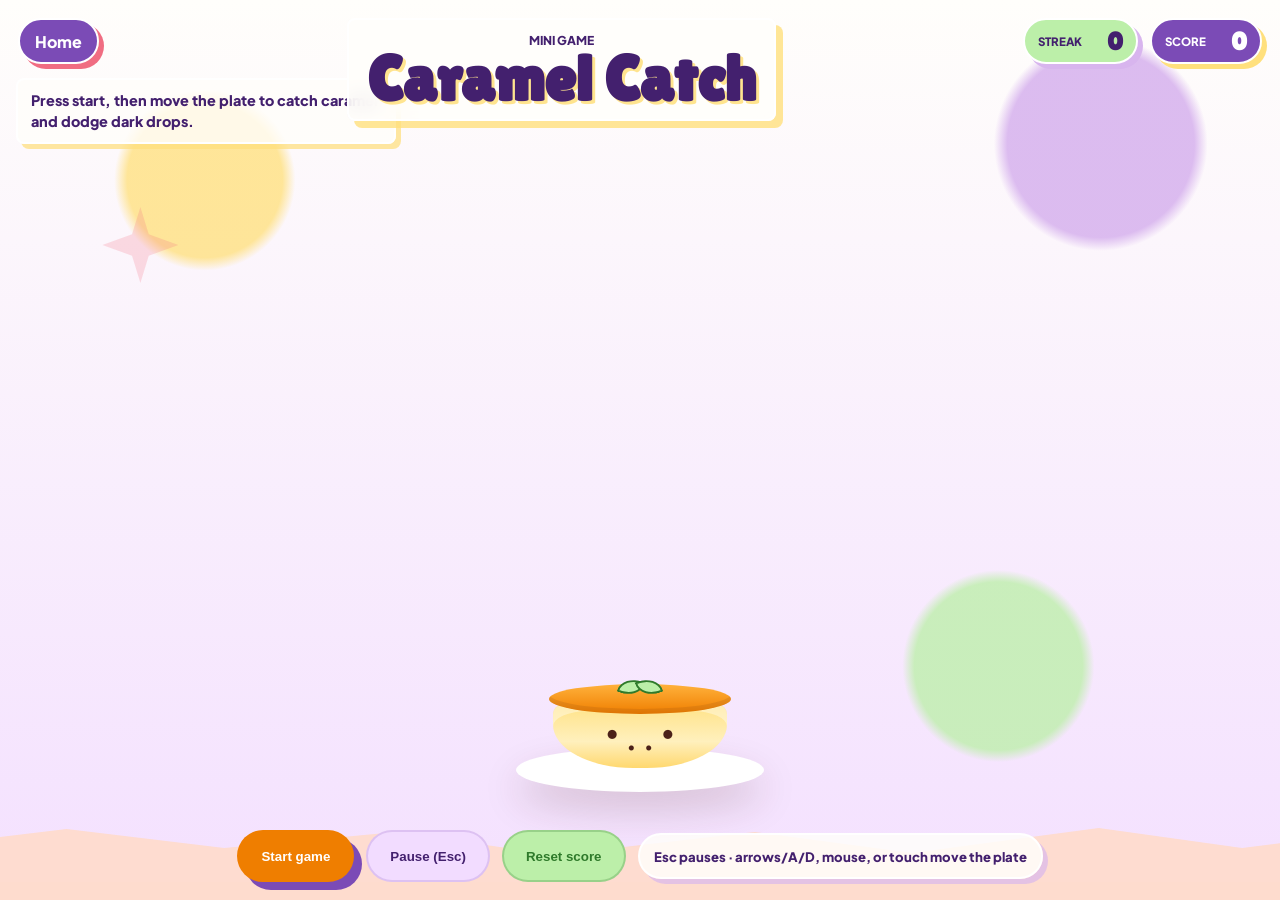
==== commit dcca34d6: "Modified game and added delivery info" ====
--- a/game.html
+++ b/game.html
@@ -26,7 +26,7 @@
         <div class="game-topbar">
           <a class="game-home-link" href="index.html#top" aria-label="Back to Irienne's Flantastic home" data-catch-home>Home</a>
           <div class="game-title-card">
-            <p class="eyebrow">Mini Game</p>
+            <p class="game-kicker">Mini Game</p>
             <h1 id="game-title">Caramel Catch</h1>
           </div>
           <div class="catch-hud">
--- a/styles.css
+++ b/styles.css
@@ -203,14 +203,14 @@
 .hero-video {
   z-index: -4;
   object-fit: cover;
-  filter: saturate(1.1) brightness(1.12);
+  filter: saturate(0.76) brightness(0.92);
 }
 
 .hero-wash {
   z-index: -3;
   background:
-    linear-gradient(90deg, rgba(255, 250, 244, 0.94), rgba(255, 250, 244, 0.76) 52%, rgba(242, 220, 255, 0.66)),
-    linear-gradient(180deg, rgba(255, 250, 244, 0.18), rgba(255, 220, 204, 0.88));
+    linear-gradient(90deg, rgba(255, 250, 244, 0.96), rgba(255, 250, 244, 0.84) 52%, rgba(242, 220, 255, 0.74)),
+    linear-gradient(180deg, rgba(255, 250, 244, 0.32), rgba(255, 220, 204, 0.9));
 }
 
 .hero-copy {
@@ -219,7 +219,6 @@
   text-align: center;
 }
 
-.eyebrow,
 .section-kicker,
 .card-kicker {
   margin: 0;
@@ -228,16 +227,6 @@
   font-weight: 800;
   letter-spacing: 0;
   text-transform: uppercase;
-}
-
-.eyebrow {
-  display: inline-flex;
-  margin-bottom: 18px;
-  padding: 9px 13px;
-  border: 2px solid #fff;
-  border-radius: 999px;
-  background: var(--mint);
-  box-shadow: 7px 7px 0 var(--lilac);
 }
 
 .hero h1,
@@ -529,12 +518,13 @@
   backdrop-filter: blur(10px);
 }
 
-.game-title-card .eyebrow {
-  margin-bottom: 5px;
-  padding: 0;
-  border: 0;
-  background: transparent;
-  box-shadow: none;
+.game-kicker {
+  margin: 0 0 5px;
+  color: var(--purple-dark);
+  font-size: 0.76rem;
+  font-weight: 800;
+  letter-spacing: 0;
+  text-transform: uppercase;
 }
 
 .game-title-card h1 {
@@ -1087,7 +1077,7 @@
 .steps {
   width: min(1040px, 100%);
   display: grid;
-  grid-template-columns: repeat(3, 1fr);
+  grid-template-columns: repeat(auto-fit, minmax(220px, 1fr));
   gap: 18px;
   margin: 0 auto;
 }
@@ -1109,6 +1099,26 @@
   box-shadow: 7px 7px 0 var(--custard);
   font-family: var(--display);
   font-size: 2rem;
+}
+
+.delivery-step {
+  background: var(--mint);
+}
+
+.delivery-fees {
+  display: grid;
+  gap: 8px;
+  margin-top: 18px;
+}
+
+.delivery-fees strong {
+  display: block;
+  padding: 10px 12px;
+  border: 2px solid #fff;
+  border-radius: 999px;
+  color: var(--purple-dark);
+  background: rgba(255, 254, 251, 0.74);
+  font-size: 0.88rem;
 }
 
 .contact-section {
